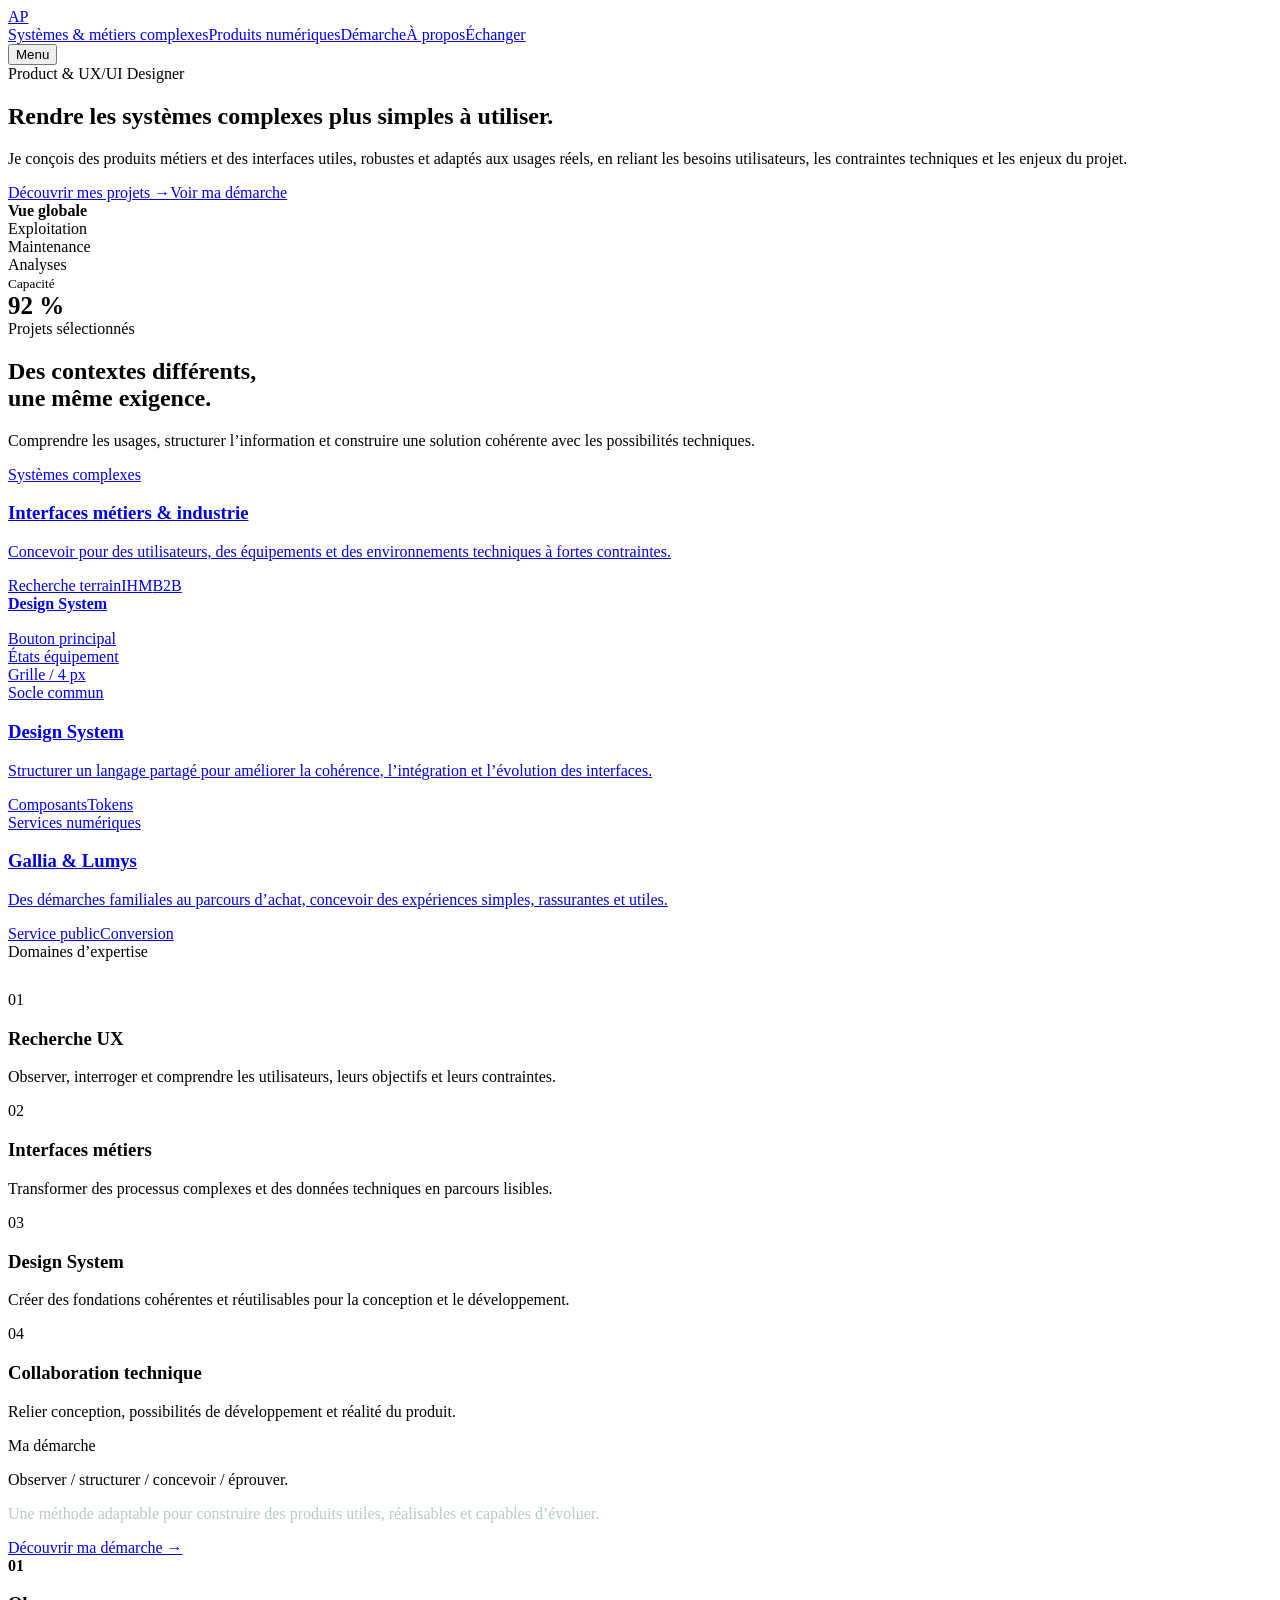
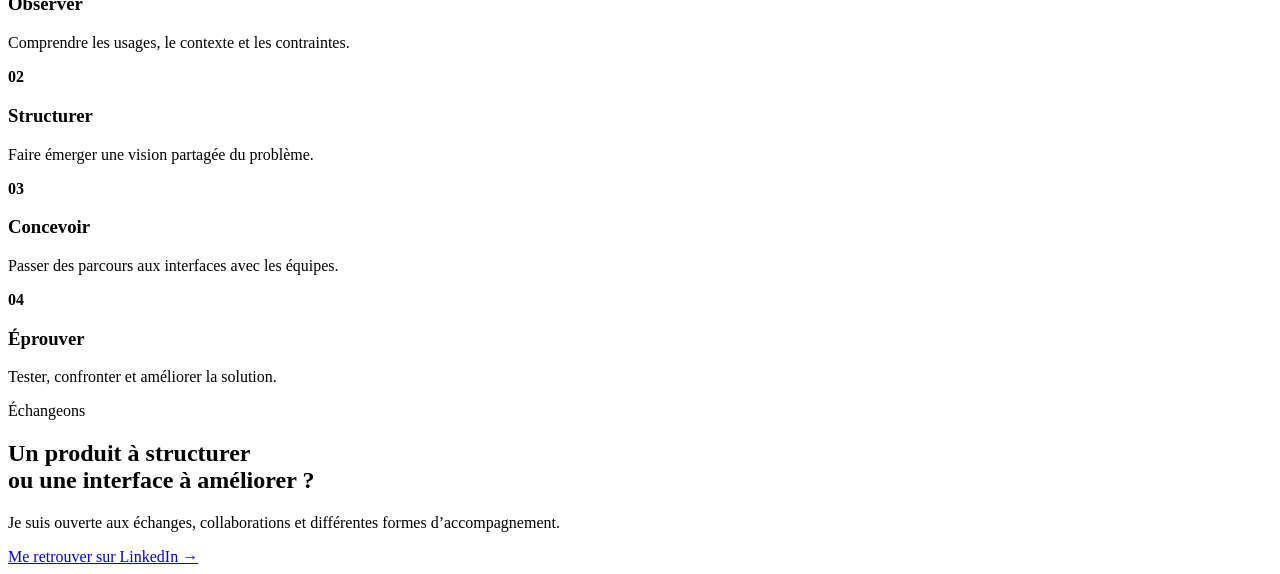
==== index.html @ de38a172 "Publier la première version du portfolio" ====
<!doctype html><html lang="fr"><head><meta charset="utf-8"><meta name="viewport" content="width=device-width,initial-scale=1"><meta name="description" content="Portfolio de Product & UX/UI Designer spécialisée dans les produits métiers complexes, les interfaces industrielles et les services numériques."><title>Anne Adjani / Product & UX/UI Designer</title><link rel="stylesheet" href="assets/styles.css"></head><body>
<header class="nav"><div class="wrap"><a class="logo" href="index.html" aria-label="Accueil">AP</a><nav class="links"><a href="systems.html">Systèmes & métiers complexes</a><a href="projects.html">Produits numériques</a><a href="method.html">Démarche</a><a href="about.html">À propos</a><a class="contact" href="#contact">Échanger</a></nav><button class="mobile-menu" aria-label="Ouvrir le menu">Menu</button></div></header>
<main><section class="wrap hero"><div><div class="eyebrow">Product & UX/UI Designer</div><h1>Rendre les systèmes complexes plus simples à utiliser.</h1><p class="lead">Je conçois des produits métiers et des interfaces utiles, robustes et adaptés aux usages réels, en reliant les besoins utilisateurs, les contraintes techniques et les enjeux du projet.</p><div class="actions"><a class="btn primary" href="#projets">Découvrir mes projets →</a><a class="btn" href="method.html">Voir ma démarche</a></div></div><div class="mosaic" aria-label="Mosaïque illustrative d’interfaces métiers"><div class="factory"></div><div class="blueprint"><div class="rings"></div></div><div class="ui-card menu"><strong>Vue globale</strong><div class="mini-row"><i class="dot"></i>Exploitation</div><div class="mini-row"><i class="dot"></i>Maintenance</div><div class="mini-row"><i class="dot"></i>Analyses</div></div><div class="ui-card metric"><small>Capacité</small><strong style="font-size:25px;display:block">92 %</strong><div class="bars"><i style="height:15px"></i><i style="height:22px"></i><i style="height:34px"></i><i style="height:27px"></i><i style="height:41px"></i></div></div><div class="ui-card palette"><div class="swatches"><i></i><i></i><i></i><i></i></div></div></div></section>
<section class="section" id="projets"><div class="wrap"><div class="section-head"><div><div class="kicker">Projets sélectionnés</div><h2>Des contextes différents,<br>une même exigence.</h2></div><p>Comprendre les usages, structurer l’information et construire une solution cohérente avec les possibilités techniques.</p></div><div class="project-grid">
<a class="project" href="systems.html"><div class="visual dark"><div class="screen one darkish"><div class="top"></div><div class="screen-lines"><i></i><i></i><i></i><i></i></div></div><div class="screen two"><div class="top"></div><div class="screen-lines"><i></i><i></i><i></i></div></div><div class="screen three"><div class="top"></div></div></div><div class="project-copy"><div class="kicker">Systèmes complexes</div><h3>Interfaces métiers & industrie</h3><p>Concevoir pour des utilisateurs, des équipements et des environnements techniques à fortes contraintes.</p><div class="tags"><span class="tag">Recherche terrain</span><span class="tag">IHM</span><span class="tag">B2B</span></div></div></a>
<a class="project" href="systems.html#design-system"><div class="visual"><div class="ui-card" style="inset:28px"><strong>Design System</strong><div class="swatches" style="margin-top:17px"><i></i><i></i><i></i><i></i></div><div class="mini-row">Bouton principal</div><div class="mini-row">États équipement</div><div class="mini-row">Grille / 4 px</div></div></div><div class="project-copy"><div class="kicker">Socle commun</div><h3>Design System</h3><p>Structurer un langage partagé pour améliorer la cohérence, l’intégration et l’évolution des interfaces.</p><div class="tags"><span class="tag">Composants</span><span class="tag">Tokens</span></div></div></a>
<a class="project" href="projects.html"><div class="visual warm"><div class="screen one"><div class="top"></div><div class="screen-lines"><i></i><i></i><i></i></div></div><div class="screen two"><div class="top"></div><div class="screen-lines"><i></i><i></i></div></div></div><div class="project-copy"><div class="kicker">Services numériques</div><h3>Gallia & Lumys</h3><p>Des démarches familiales au parcours d’achat, concevoir des expériences simples, rassurantes et utiles.</p><div class="tags"><span class="tag">Service public</span><span class="tag">Conversion</span></div></div></a>
</div></div></section>
<section class="section"><div class="wrap"><div class="kicker">Domaines d’expertise</div><div class="expertise" style="margin-top:30px"><article><span class="num">01</span><h3>Recherche UX</h3><p>Observer, interroger et comprendre les utilisateurs, leurs objectifs et leurs contraintes.</p></article><article><span class="num">02</span><h3>Interfaces métiers</h3><p>Transformer des processus complexes et des données techniques en parcours lisibles.</p></article><article><span class="num">03</span><h3>Design System</h3><p>Créer des fondations cohérentes et réutilisables pour la conception et le développement.</p></article><article><span class="num">04</span><h3>Collaboration technique</h3><p>Relier conception, possibilités de développement et réalité du produit.</p></article></div></div></section>
<section class="section dark-section"><div class="wrap method"><div><div class="kicker">Ma démarche</div><p class="quote">Observer / structurer / concevoir / éprouver.</p><p style="color:#bac8ce">Une méthode adaptable pour construire des produits utiles, réalisables et capables d’évoluer.</p><a class="btn" href="method.html">Découvrir ma démarche →</a></div><div class="steps"><div class="step"><b>01</b><h3>Observer</h3><p>Comprendre les usages, le contexte et les contraintes.</p></div><div class="step"><b>02</b><h3>Structurer</h3><p>Faire émerger une vision partagée du problème.</p></div><div class="step"><b>03</b><h3>Concevoir</h3><p>Passer des parcours aux interfaces avec les équipes.</p></div><div class="step"><b>04</b><h3>Éprouver</h3><p>Tester, confronter et améliorer la solution.</p></div></div></div></section></main>
<footer class="footer" id="contact"><div class="wrap"><div><div class="kicker">Échangeons</div><h2>Un produit à structurer<br>ou une interface à améliorer ?</h2><p>Je suis ouverte aux échanges, collaborations et différentes formes d’accompagnement.</p></div><a class="btn" href="https://www.linkedin.com/in/anneprodhomme" rel="noopener">Me retrouver sur LinkedIn →</a></div></footer><script src="assets/site.js"></script></body></html>
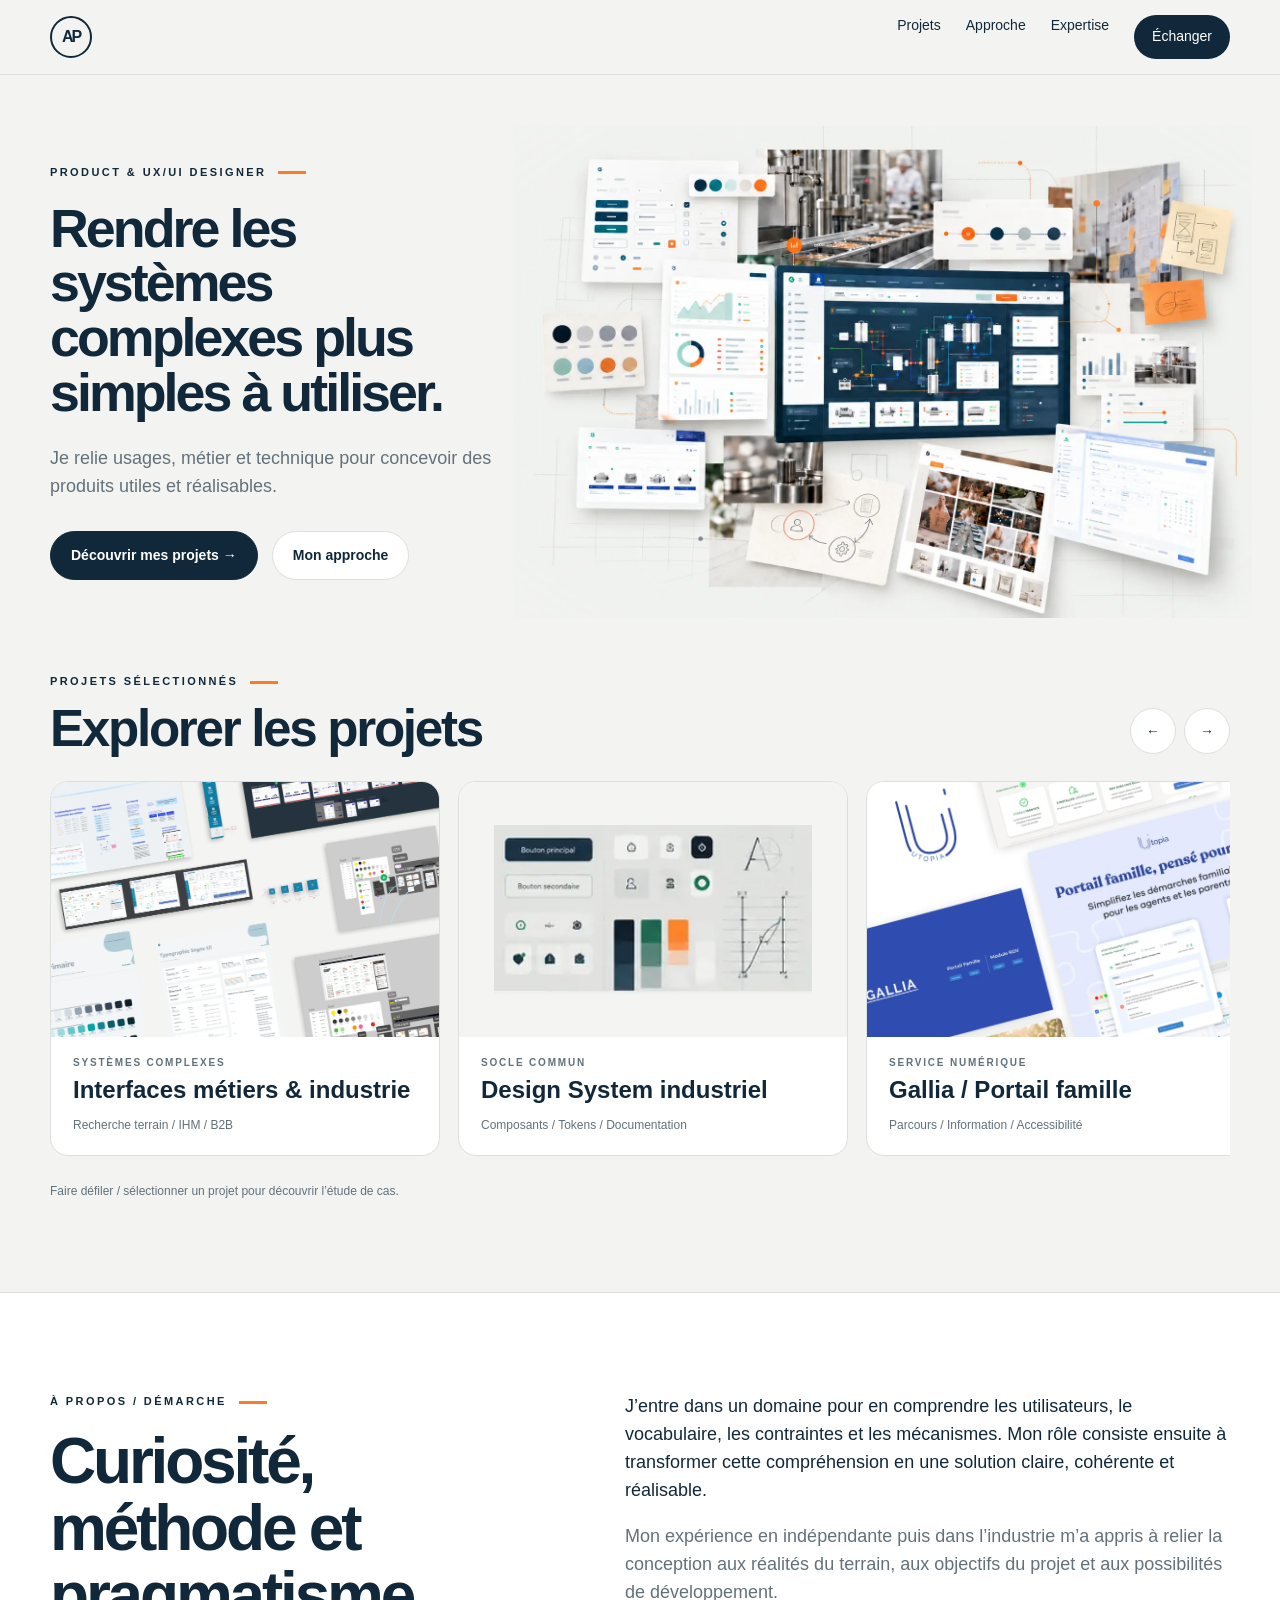
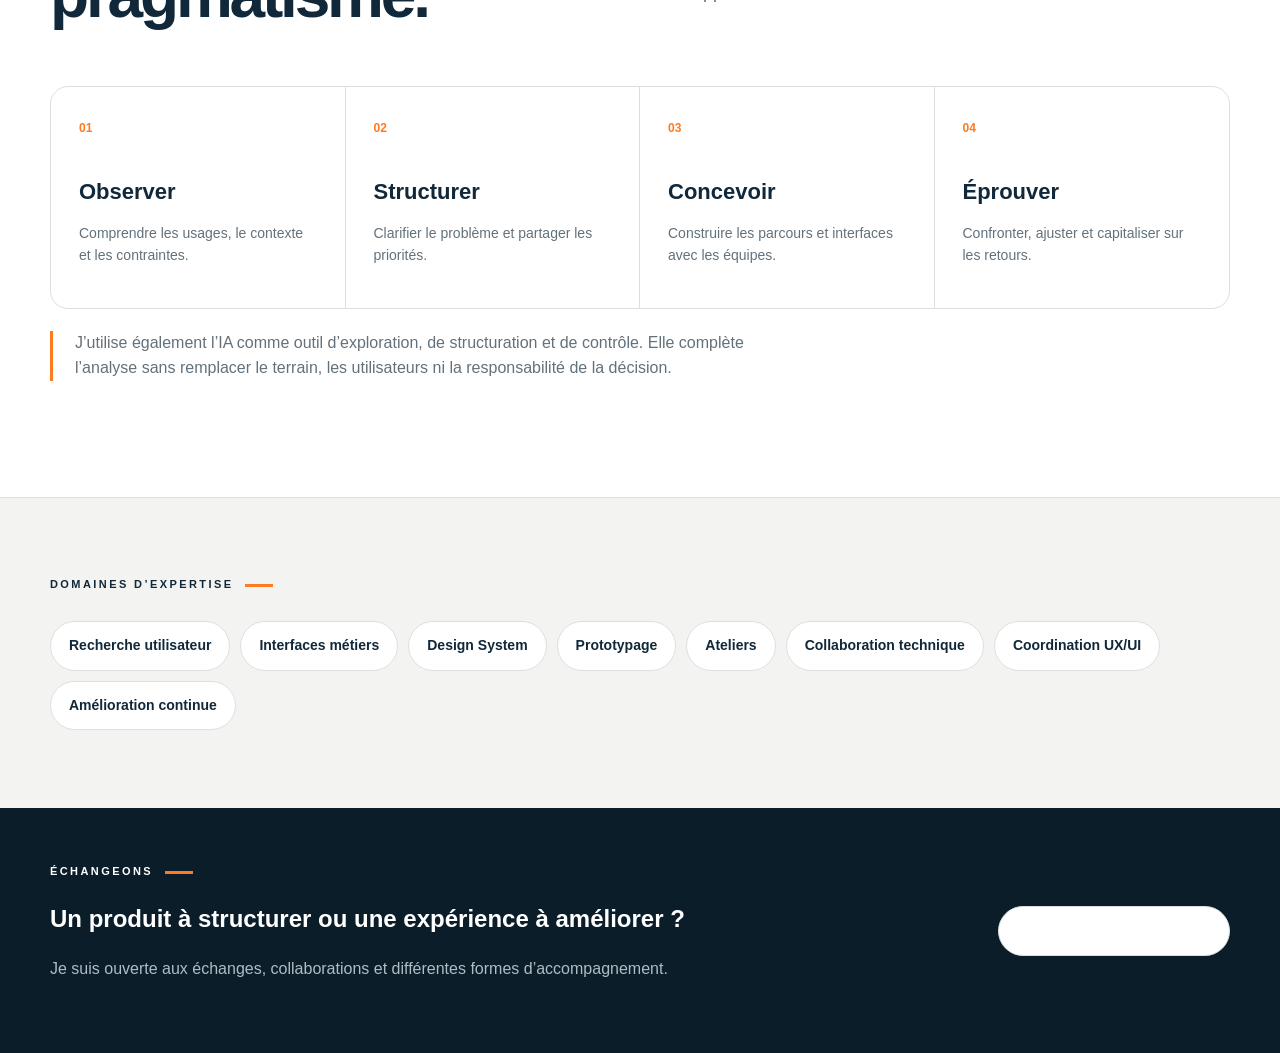
==== commit 705419a6: "Mettre à jour le portfolio et son nouvel accueil" ====
--- a/index.html
+++ b/index.html
@@ -1,11 +1,26 @@
-<!doctype html><html lang="fr"><head><meta charset="utf-8"><meta name="viewport" content="width=device-width,initial-scale=1"><meta name="description" content="Portfolio de Product & UX/UI Designer spécialisée dans les produits métiers complexes, les interfaces industrielles et les services numériques."><title>Anne Adjani / Product & UX/UI Designer</title><link rel="stylesheet" href="assets/styles.css"></head><body>
-<header class="nav"><div class="wrap"><a class="logo" href="index.html" aria-label="Accueil">AP</a><nav class="links"><a href="systems.html">Systèmes & métiers complexes</a><a href="projects.html">Produits numériques</a><a href="method.html">Démarche</a><a href="about.html">À propos</a><a class="contact" href="#contact">Échanger</a></nav><button class="mobile-menu" aria-label="Ouvrir le menu">Menu</button></div></header>
-<main><section class="wrap hero"><div><div class="eyebrow">Product & UX/UI Designer</div><h1>Rendre les systèmes complexes plus simples à utiliser.</h1><p class="lead">Je conçois des produits métiers et des interfaces utiles, robustes et adaptés aux usages réels, en reliant les besoins utilisateurs, les contraintes techniques et les enjeux du projet.</p><div class="actions"><a class="btn primary" href="#projets">Découvrir mes projets →</a><a class="btn" href="method.html">Voir ma démarche</a></div></div><div class="mosaic" aria-label="Mosaïque illustrative d’interfaces métiers"><div class="factory"></div><div class="blueprint"><div class="rings"></div></div><div class="ui-card menu"><strong>Vue globale</strong><div class="mini-row"><i class="dot"></i>Exploitation</div><div class="mini-row"><i class="dot"></i>Maintenance</div><div class="mini-row"><i class="dot"></i>Analyses</div></div><div class="ui-card metric"><small>Capacité</small><strong style="font-size:25px;display:block">92 %</strong><div class="bars"><i style="height:15px"></i><i style="height:22px"></i><i style="height:34px"></i><i style="height:27px"></i><i style="height:41px"></i></div></div><div class="ui-card palette"><div class="swatches"><i></i><i></i><i></i><i></i></div></div></div></section>
-<section class="section" id="projets"><div class="wrap"><div class="section-head"><div><div class="kicker">Projets sélectionnés</div><h2>Des contextes différents,<br>une même exigence.</h2></div><p>Comprendre les usages, structurer l’information et construire une solution cohérente avec les possibilités techniques.</p></div><div class="project-grid">
-<a class="project" href="systems.html"><div class="visual dark"><div class="screen one darkish"><div class="top"></div><div class="screen-lines"><i></i><i></i><i></i><i></i></div></div><div class="screen two"><div class="top"></div><div class="screen-lines"><i></i><i></i><i></i></div></div><div class="screen three"><div class="top"></div></div></div><div class="project-copy"><div class="kicker">Systèmes complexes</div><h3>Interfaces métiers & industrie</h3><p>Concevoir pour des utilisateurs, des équipements et des environnements techniques à fortes contraintes.</p><div class="tags"><span class="tag">Recherche terrain</span><span class="tag">IHM</span><span class="tag">B2B</span></div></div></a>
-<a class="project" href="systems.html#design-system"><div class="visual"><div class="ui-card" style="inset:28px"><strong>Design System</strong><div class="swatches" style="margin-top:17px"><i></i><i></i><i></i><i></i></div><div class="mini-row">Bouton principal</div><div class="mini-row">États équipement</div><div class="mini-row">Grille / 4 px</div></div></div><div class="project-copy"><div class="kicker">Socle commun</div><h3>Design System</h3><p>Structurer un langage partagé pour améliorer la cohérence, l’intégration et l’évolution des interfaces.</p><div class="tags"><span class="tag">Composants</span><span class="tag">Tokens</span></div></div></a>
-<a class="project" href="projects.html"><div class="visual warm"><div class="screen one"><div class="top"></div><div class="screen-lines"><i></i><i></i><i></i></div></div><div class="screen two"><div class="top"></div><div class="screen-lines"><i></i><i></i></div></div></div><div class="project-copy"><div class="kicker">Services numériques</div><h3>Gallia & Lumys</h3><p>Des démarches familiales au parcours d’achat, concevoir des expériences simples, rassurantes et utiles.</p><div class="tags"><span class="tag">Service public</span><span class="tag">Conversion</span></div></div></a>
-</div></div></section>
-<section class="section"><div class="wrap"><div class="kicker">Domaines d’expertise</div><div class="expertise" style="margin-top:30px"><article><span class="num">01</span><h3>Recherche UX</h3><p>Observer, interroger et comprendre les utilisateurs, leurs objectifs et leurs contraintes.</p></article><article><span class="num">02</span><h3>Interfaces métiers</h3><p>Transformer des processus complexes et des données techniques en parcours lisibles.</p></article><article><span class="num">03</span><h3>Design System</h3><p>Créer des fondations cohérentes et réutilisables pour la conception et le développement.</p></article><article><span class="num">04</span><h3>Collaboration technique</h3><p>Relier conception, possibilités de développement et réalité du produit.</p></article></div></div></section>
-<section class="section dark-section"><div class="wrap method"><div><div class="kicker">Ma démarche</div><p class="quote">Observer / structurer / concevoir / éprouver.</p><p style="color:#bac8ce">Une méthode adaptable pour construire des produits utiles, réalisables et capables d’évoluer.</p><a class="btn" href="method.html">Découvrir ma démarche →</a></div><div class="steps"><div class="step"><b>01</b><h3>Observer</h3><p>Comprendre les usages, le contexte et les contraintes.</p></div><div class="step"><b>02</b><h3>Structurer</h3><p>Faire émerger une vision partagée du problème.</p></div><div class="step"><b>03</b><h3>Concevoir</h3><p>Passer des parcours aux interfaces avec les équipes.</p></div><div class="step"><b>04</b><h3>Éprouver</h3><p>Tester, confronter et améliorer la solution.</p></div></div></div></section></main>
-<footer class="footer" id="contact"><div class="wrap"><div><div class="kicker">Échangeons</div><h2>Un produit à structurer<br>ou une interface à améliorer ?</h2><p>Je suis ouverte aux échanges, collaborations et différentes formes d’accompagnement.</p></div><a class="btn" href="https://www.linkedin.com/in/anneprodhomme" rel="noopener">Me retrouver sur LinkedIn →</a></div></footer><script src="assets/site.js"></script></body></html>
+<!doctype html><html lang="fr"><head><meta charset="utf-8"><meta name="viewport" content="width=device-width,initial-scale=1"><meta name="description" content="Portfolio d’Anne Adjani, Product & UX/UI Designer spécialisée dans les produits métiers complexes, les interfaces industrielles et les services numériques."><title>Anne Adjani / Product & UX/UI Designer</title><link rel="stylesheet" href="assets/styles.css"></head>
+<body class="one-page"><header class="nav"><div class="wrap"><a class="logo" href="#accueil" aria-label="Accueil">AP</a><nav class="links" aria-label="Navigation principale"><a href="#projets">Projets</a><a href="#approche">Approche</a><a href="#expertise">Expertise</a><a class="contact" href="#contact">Échanger</a></nav><button class="mobile-menu" aria-label="Ouvrir le menu">Menu</button></div></header>
+<main>
+<section class="hero hero-wide" id="accueil"><div class="hero-copy"><div class="eyebrow">Product & UX/UI Designer</div><h1>Rendre les systèmes complexes plus simples à utiliser.</h1><p class="lead">Je relie usages, métier et technique pour concevoir des produits utiles et réalisables.</p><div class="actions"><a class="btn primary" href="#projets">Découvrir mes projets →</a><a class="btn" href="#approche">Mon approche</a></div></div><figure class="hero-montage"><img src="assets/hero-montage-v2.webp" width="1536" height="1024" alt="Composition d’interfaces métier, de composants, de schémas et d’un environnement industriel agroalimentaire"></figure></section>
+
+<section class="project-section" id="projets"><div class="wrap"><div class="rail-heading"><div><div class="kicker">Projets sélectionnés</div><h2>Explorer les projets</h2></div><div class="rail-controls" aria-label="Faire défiler les projets"><button type="button" data-rail-prev aria-label="Projets précédents">←</button><button type="button" data-rail-next aria-label="Projets suivants">→</button></div></div>
+<div class="project-rail" data-project-rail>
+<button class="project-card" type="button" data-project="industrie"><img src="assets/projects/industrie.webp" alt="" loading="lazy"><span class="project-card-copy"><small>Systèmes complexes</small><strong>Interfaces métiers & industrie</strong><span>Recherche terrain / IHM / B2B</span></span></button>
+<button class="project-card" type="button" data-project="design-system"><img src="assets/projects/design-system.webp" alt="" loading="lazy"><span class="project-card-copy"><small>Socle commun</small><strong>Design System industriel</strong><span>Composants / Tokens / Documentation</span></span></button>
+<button class="project-card" type="button" data-project="gallia"><img src="assets/projects/gallia.webp" alt="" loading="lazy"><span class="project-card-copy"><small>Service numérique</small><strong>Gallia / Portail famille</strong><span>Parcours / Information / Accessibilité</span></span></button>
+<button class="project-card" type="button" data-project="lumys-photo"><img src="assets/projects/lumys-photo.webp" alt="" loading="lazy"><span class="project-card-copy"><small>Parcours d’achat</small><strong>Lumys Photo</strong><span>Conversion / Réassurance / Responsive</span></span></button>
+<button class="project-card" type="button" data-project="lumys-scolaire"><img src="assets/projects/lumys-scolaire.webp" alt="" loading="lazy"><span class="project-card-copy"><small>Produit métier</small><strong>Lumys Scolaire</strong><span>Plateforme professionnelle / UX/UI</span></span></button>
+<button class="project-card" type="button" data-project="fontself"><img src="assets/projects/fontself.webp" alt="" loading="lazy"><span class="project-card-copy"><small>Projet Gobelins</small><strong>Fontself</strong><span>Recherche / Stratégie / Produit</span></span></button>
+<button class="project-card" type="button" data-project="sardines"><img src="assets/projects/boite-sardines.webp" alt="" loading="lazy"><span class="project-card-copy"><small>Mémoire de recherche</small><strong>La boîte à sardines</strong><span>Système / Cycle de vie / Usages</span></span></button>
+</div><p class="rail-hint">Faire défiler / sélectionner un projet pour découvrir l’étude de cas.</p></div></section>
+
+<section class="approach-section" id="approche"><div class="wrap approach-intro"><div><div class="kicker">À propos / démarche</div><h2>Curiosité, méthode et pragmatisme.</h2></div><div class="approach-copy"><p>J’entre dans un domaine pour en comprendre les utilisateurs, le vocabulaire, les contraintes et les mécanismes. Mon rôle consiste ensuite à transformer cette compréhension en une solution claire, cohérente et réalisable.</p><p>Mon expérience en indépendante puis dans l’industrie m’a appris à relier la conception aux réalités du terrain, aux objectifs du projet et aux possibilités de développement.</p></div></div>
+<div class="wrap process-grid"><article><span>01</span><h3>Observer</h3><p>Comprendre les usages, le contexte et les contraintes.</p></article><article><span>02</span><h3>Structurer</h3><p>Clarifier le problème et partager les priorités.</p></article><article><span>03</span><h3>Concevoir</h3><p>Construire les parcours et interfaces avec les équipes.</p></article><article><span>04</span><h3>Éprouver</h3><p>Confronter, ajuster et capitaliser sur les retours.</p></article></div>
+<div class="wrap approach-note"><p>J’utilise également l’IA comme outil d’exploration, de structuration et de contrôle. Elle complète l’analyse sans remplacer le terrain, les utilisateurs ni la responsabilité de la décision.</p></div></section>
+
+<section class="expertise-section" id="expertise"><div class="wrap"><div class="kicker">Domaines d’expertise</div><div class="expertise-list"><span>Recherche utilisateur</span><span>Interfaces métiers</span><span>Design System</span><span>Prototypage</span><span>Ateliers</span><span>Collaboration technique</span><span>Coordination UX/UI</span><span>Amélioration continue</span></div></div></section>
+</main>
+<footer class="footer" id="contact"><div class="wrap"><div><div class="kicker">Échangeons</div><h2>Un produit à structurer ou une expérience à améliorer ?</h2><p>Je suis ouverte aux échanges, collaborations et différentes formes d’accompagnement.</p></div><a class="btn" href="https://www.linkedin.com/in/anneprodhomme" rel="noopener">Me retrouver sur LinkedIn →</a></div></footer>
+
+<dialog class="project-dialog" data-project-dialog aria-labelledby="dialog-title"><div class="dialog-shell"><div class="dialog-topbar"><span data-dialog-count></span><button type="button" data-dialog-close aria-label="Fermer le projet">Fermer ×</button></div><div class="dialog-content"><div class="dialog-heading"><div><div class="kicker" data-dialog-kicker></div><h2 id="dialog-title" data-dialog-title></h2><p data-dialog-intro></p></div><div class="dialog-facts" data-dialog-facts></div></div><figure class="dialog-visual"><img data-dialog-image alt=""></figure><div class="dialog-story" data-dialog-story></div></div><div class="dialog-nav"><button type="button" data-project-prev>← Projet précédent</button><button type="button" data-project-next>Projet suivant →</button></div></div></dialog>
+<script src="assets/site.js"></script></body></html>
--- a/assets/styles.css
+++ b/assets/styles.css
@@ -0,0 +1,96 @@
+:root{--ink:#10283a;--muted:#63717b;--paper:#f3f4f1;--white:#fff;--line:#dce0dd;--orange:#ff7a21;--green:#1c826b;--navy:#0f2b3c;--soft:#e8ece8;--r:18px;--shadow:0 18px 55px rgba(16,40,58,.08)}
+*{box-sizing:border-box}html{scroll-behavior:smooth}body{margin:0;background:var(--paper);color:var(--ink);font-family:Inter,Arial,sans-serif;line-height:1.55}a{color:inherit;text-decoration:none}img{max-width:100%}.wrap{width:min(1180px,calc(100% - 40px));margin:auto}.nav{position:sticky;top:0;z-index:20;background:rgba(243,244,241,.9);backdrop-filter:blur(14px);border-bottom:1px solid var(--line)}.nav .wrap{height:74px;display:flex;align-items:center;gap:32px}.logo{width:42px;height:42px;border:2px solid var(--ink);border-radius:50%;display:grid;place-items:center;font-weight:800;letter-spacing:-2px}.links{display:flex;gap:25px;margin-left:auto;font-size:14px}.contact{background:var(--ink);color:white;padding:11px 18px;border-radius:999px}.hero{min-height:700px;display:grid;grid-template-columns:.9fr 1.1fr;align-items:center;gap:55px;padding:76px 0 54px}.eyebrow,.kicker{font-size:11px;letter-spacing:.22em;text-transform:uppercase;font-weight:700}.eyebrow:after,.kicker:after{content:"";display:inline-block;width:28px;height:3px;background:var(--orange);margin-left:12px;vertical-align:middle}.hero h1{font-size:clamp(48px,6vw,82px);line-height:1.02;letter-spacing:-.055em;margin:20px 0 25px;max-width:720px}.lead{font-size:18px;color:var(--muted);max-width:610px}.actions{display:flex;gap:14px;margin-top:30px}.btn{display:inline-flex;align-items:center;gap:15px;padding:13px 20px;border:1px solid var(--line);border-radius:999px;background:white;font-weight:700;font-size:14px}.btn.primary{background:var(--ink);color:#fff;border-color:var(--ink)}.mosaic{position:relative;min-height:570px;border-radius:26px;background:linear-gradient(145deg,#e8ece8,#fff);overflow:hidden;border:1px solid var(--line);box-shadow:var(--shadow)}.factory{position:absolute;inset:0;background:linear-gradient(180deg,transparent 35%,rgba(15,43,60,.2)),repeating-linear-gradient(90deg,transparent 0 74px,rgba(16,40,58,.035) 75px),linear-gradient(135deg,#dde2dc,#f7f7f3);}.blueprint{position:absolute;right:8%;top:8%;width:50%;height:48%;background:var(--navy);border-radius:14px;color:#d9e8e3;padding:24px;box-shadow:0 20px 40px #10283a33}.blueprint:before{content:"SYSTÈME / ÉTATS / FLUX";font-size:10px;letter-spacing:.18em}.rings{width:190px;height:190px;border:1px solid #8fa4ad;border-radius:50%;margin:30px auto;position:relative}.rings:after,.rings:before{content:"";position:absolute;inset:28px;border:1px solid #6f8993;border-radius:50%}.rings:after{inset:62px;background:conic-gradient(var(--green) 0 28%,transparent 28%)}.ui-card{position:absolute;background:rgba(255,255,255,.94);border:1px solid var(--line);border-radius:13px;box-shadow:0 15px 35px #10283a18;padding:17px}.ui-card.menu{left:7%;top:36%;width:42%}.ui-card.metric{right:5%;top:56%;width:35%}.ui-card.palette{left:17%;bottom:7%;width:58%}.mini-row{display:flex;align-items:center;gap:9px;padding:9px 0;border-bottom:1px solid #edf0ed;font-size:12px}.dot{width:8px;height:8px;border-radius:50%;background:var(--green)}.bars{display:flex;align-items:end;gap:5px;height:45px;margin-top:10px}.bars i{display:block;width:9px;background:var(--green);border-radius:4px}.swatches{display:flex;gap:8px}.swatches i{width:34px;height:34px;border-radius:9px;background:var(--ink)}.swatches i:nth-child(2){background:var(--green)}.swatches i:nth-child(3){background:var(--orange)}.swatches i:nth-child(4){background:#dfe4e0}.section{padding:95px 0}.section-head{display:flex;justify-content:space-between;align-items:end;margin-bottom:34px}.section h2{font-size:clamp(34px,4vw,56px);letter-spacing:-.045em;line-height:1.05;margin:14px 0}.section-head p{max-width:440px;color:var(--muted)}.project-grid{display:grid;grid-template-columns:1.25fr 1fr 1fr;gap:18px}.project{background:#fff;border:1px solid var(--line);border-radius:var(--r);overflow:hidden;transition:.2s}.project:hover{transform:translateY(-4px);box-shadow:var(--shadow)}.visual{height:275px;padding:20px;background:#e7ebe7;position:relative;overflow:hidden}.visual.dark{background:var(--navy)}.visual.warm{background:#f0e8df}.screen{position:absolute;background:white;border-radius:10px;border:1px solid #dfe3df;box-shadow:0 12px 25px #10283a20;overflow:hidden}.screen.one{width:68%;height:68%;left:8%;top:14%}.screen.two{width:50%;height:55%;right:-5%;bottom:-3%}.screen.three{width:38%;height:42%;right:6%;top:8%}.screen .top{height:22px;background:#edf1ee;border-bottom:1px solid #dfe3df}.screen.darkish{background:#15384b;border-color:#284b5d}.screen.darkish .top{background:#0c2433;border-color:#345363}.screen-lines{padding:12px}.screen-lines i{display:block;height:7px;background:#dbe2de;border-radius:5px;margin:7px 0}.screen-lines i:nth-child(2){width:65%}.screen-lines i:nth-child(3){width:82%}.project-copy{padding:23px}.project-copy h3{font-size:25px;line-height:1.1;margin:5px 0 10px}.project-copy p{color:var(--muted);font-size:14px;min-height:66px}.tags{display:flex;flex-wrap:wrap;gap:7px;margin-top:17px}.tag{font-size:11px;padding:6px 10px;background:var(--soft);border-radius:999px}.expertise{display:grid;grid-template-columns:repeat(4,1fr);border:1px solid var(--line);border-radius:var(--r);overflow:hidden;background:white}.expertise article{padding:32px;border-right:1px solid var(--line)}.expertise article:last-child{border:0}.num{color:var(--orange);font-weight:800;font-size:12px}.expertise h3{font-size:20px;margin:38px 0 10px}.expertise p{color:var(--muted);font-size:14px}.dark-section{background:var(--navy);color:white}.method{display:grid;grid-template-columns:.8fr 1.2fr;gap:70px}.steps{display:grid;grid-template-columns:1fr 1fr;gap:1px;background:#34505e;border:1px solid #34505e}.step{background:var(--navy);padding:30px;min-height:210px}.step b{color:var(--orange);font-size:12px}.step h3{font-size:23px;margin:28px 0 10px}.step p{color:#b9c8ce;font-size:14px}.quote{font-size:clamp(30px,4vw,52px);line-height:1.15;letter-spacing:-.04em;margin:0}.footer{padding:55px 0;background:#0a1d29;color:white}.footer .wrap{display:flex;justify-content:space-between;align-items:center}.footer p{color:#afbdc4}.page-hero{padding:100px 0 70px;max-width:880px}.page-hero h1{font-size:clamp(48px,7vw,90px);line-height:1;letter-spacing:-.055em;margin:20px 0}.page-hero p{font-size:20px;color:var(--muted);max-width:760px}.article{background:#fff;border-radius:25px;border:1px solid var(--line);padding:clamp(30px,5vw,72px);margin-bottom:30px}.article h2{font-size:clamp(30px,4vw,50px);letter-spacing:-.04em;line-height:1.1}.article h3{font-size:24px;margin-top:38px}.article p,.article li{color:#52636d}.cols{display:grid;grid-template-columns:1fr 1fr;gap:50px}.facts{display:grid;grid-template-columns:repeat(4,1fr);gap:1px;background:var(--line);border:1px solid var(--line);border-radius:15px;overflow:hidden;margin:30px 0}.fact{background:#f7f8f6;padding:20px}.fact small{display:block;color:var(--muted);margin-bottom:8px}.callout{border-left:4px solid var(--orange);padding:20px 25px;background:#fff7f0;margin:30px 0;font-size:19px}.case-flow{display:grid;grid-template-columns:repeat(4,1fr);gap:10px;margin:28px 0}.case-flow div{background:var(--soft);padding:20px;border-radius:12px}.case-flow b{display:block;color:var(--orange);margin-bottom:9px}.confidential{background:var(--navy);color:white;padding:32px;border-radius:18px}.confidential p{color:#becbd1}.mobile-menu{display:none}
+/* Visuel d'ouverture / assemblage d'interfaces validé */
+.hero-wide{width:min(1540px,calc(100% - 56px));margin:auto;grid-template-columns:minmax(390px,.78fr) minmax(620px,1.22fr);gap:12px;min-height:540px;padding:42px 0 16px}
+.hero-copy{position:relative;z-index:2;padding-left:0;min-width:0;margin-left:clamp(0px,calc((100vw - 1236px)/2),180px)}
+.hero-wide h1{font-size:clamp(42px,4.2vw,58px);max-width:620px;text-wrap:balance}
+.page-hero h1{font-size:clamp(44px,5.5vw,72px);max-width:900px}
+.hero-montage{margin:0;position:relative;overflow:visible;min-height:510px;background:transparent}
+.hero-montage picture,.hero-montage img{display:block;width:100%;height:100%}
+.hero-montage img{position:absolute;inset:0;object-fit:contain;object-position:center;-webkit-mask-image:radial-gradient(ellipse 86% 84% at center,#000 70%,transparent 100%);mask-image:radial-gradient(ellipse 86% 84% at center,#000 70%,transparent 100%)}
+.project-image{padding:0;background:#f5f5f2}
+.project-image img{width:100%;height:100%;display:block;object-fit:cover;transition:transform .35s ease}
+.project:hover .project-image img{transform:scale(1.02)}
+.design-system-cover img{object-fit:contain;padding:32px}
+.case-visual{margin:28px 0 36px;overflow:hidden;border-radius:18px;background:#f5f5f2}
+.case-visual img{display:block;width:100%;height:auto}
+.case-visual.landscape{max-height:620px}
+.case-visual.landscape img{height:100%;max-height:620px;object-fit:cover}
+.case-visual.full-bleed{margin:0 0 30px;border-radius:24px}
+.case-visual.ds-visual{max-width:520px;margin-left:auto;margin-right:auto;background:transparent}
+.case-split{display:grid;grid-template-columns:1fr 1.05fr;gap:55px;align-items:center}
+.secondary-projects{display:grid;grid-template-columns:1fr 1fr;gap:20px;margin-top:30px}
+.secondary-projects article{overflow:hidden;border:1px solid var(--line);border-radius:16px;background:#f7f8f6}
+.secondary-projects img{display:block;width:100%;aspect-ratio:4/3;object-fit:cover}
+.secondary-projects h3,.secondary-projects p{margin-left:22px;margin-right:22px}
+.secondary-projects p{color:var(--muted);margin-bottom:24px}
+.section#projets{padding:18px 0 72px}
+.project-heading{align-items:center;margin-bottom:18px;padding-top:4px;border-top:1px solid var(--line)}
+.project-heading .kicker{padding-top:16px}
+.project-heading p{margin:16px 0 0;font-size:13px}
+.section#projets .visual{height:238px}
+.section#projets .project-copy{padding:18px 20px 20px}
+.section#projets .project-copy h3{font-size:23px}
+.section#projets .project-copy p{min-height:44px;margin-top:8px}
+@media(max-width:900px){.nav .wrap{height:72px;position:relative;padding:8px 0}.mobile-menu{display:inline-flex;margin-left:auto;border:1px solid var(--line);background:#fff;color:var(--ink);border-radius:999px;padding:10px 16px;font:700 13px/1 Inter,Arial,sans-serif}.links{display:none;position:absolute;z-index:30;left:0;right:0;top:64px;width:auto;margin:0;padding:12px;background:#fff;border:1px solid var(--line);border-radius:16px;box-shadow:var(--shadow);flex-direction:column;gap:4px}.links.open{display:flex}.links a{padding:13px 14px;border-radius:10px}.links a:hover,.links a[aria-current="page"]{background:var(--soft);font-weight:800}.links .contact{padding:13px 14px;border-radius:10px}.hero,.hero-wide{grid-template-columns:1fr;padding-top:55px}.hero-copy{padding-left:0;margin-left:0}.hero-montage{min-height:500px}.project-grid{grid-template-columns:1fr}.expertise{grid-template-columns:1fr 1fr}.expertise article:nth-child(2){border-right:0}.method,.cols,.case-split{grid-template-columns:1fr}.facts,.case-flow{grid-template-columns:1fr 1fr}.footer .wrap{align-items:flex-start;gap:25px;flex-direction:column}}
+@media(max-width:560px){.wrap,.hero-wide{width:min(100% - 24px,1180px)}.hero h1{font-size:44px}.hero{min-height:auto}.lead{font-size:17px}.actions{flex-direction:column;align-items:flex-start}.hero-montage{min-height:330px}.hero-montage img{object-position:center}.project-grid,.expertise,.steps,.facts,.case-flow,.secondary-projects{grid-template-columns:1fr}.expertise article{border-right:0;border-bottom:1px solid var(--line)}.section{padding:65px 0}.section-head{display:block}.article{padding:26px}.case-visual.full-bleed{border-radius:16px}.nav .wrap{height:66px}.page-hero{padding-top:62px}}
+
+/* Portfolio une page */
+.one-page .hero-wide{border-bottom:0}
+.project-section{padding:30px 0 92px;overflow:hidden}
+.rail-heading{display:flex;justify-content:space-between;align-items:end;margin-bottom:24px}
+.rail-heading h2{font-size:clamp(34px,4vw,52px);line-height:1;margin:13px 0 0;letter-spacing:-.045em}
+.rail-controls{display:flex;gap:8px}
+.rail-controls button,.dialog-nav button,.dialog-topbar button{border:1px solid var(--line);background:#fff;color:var(--ink);font:700 14px/1 Inter,Arial,sans-serif;cursor:pointer}
+.rail-controls button{width:46px;height:46px;border-radius:50%}
+.project-rail{display:flex;gap:18px;overflow-x:auto;scroll-snap-type:x mandatory;padding:3px 1px 18px;scrollbar-width:thin;scrollbar-color:#b7c0bc transparent}
+.project-card{flex:0 0 min(390px,82vw);padding:0;border:1px solid var(--line);border-radius:18px;overflow:hidden;background:#fff;color:var(--ink);text-align:left;cursor:pointer;scroll-snap-align:start;transition:transform .2s,box-shadow .2s}
+.project-card:hover{transform:translateY(-4px);box-shadow:var(--shadow)}
+.project-card:focus-visible{outline:3px solid var(--orange);outline-offset:3px}
+.project-card>img{display:block;width:100%;height:255px;object-fit:cover;background:#f4f5f2}
+.project-card[data-project="design-system"]>img{object-fit:contain;padding:35px}
+.project-card-copy{display:flex;flex-direction:column;padding:20px 22px 23px}
+.project-card-copy small{font-size:10px;letter-spacing:.18em;text-transform:uppercase;font-weight:800;color:var(--muted)}
+.project-card-copy strong{font-size:24px;line-height:1.15;margin:8px 0 14px}
+.project-card-copy span{font-size:12px;color:var(--muted)}
+.rail-hint{font-size:12px;color:var(--muted);margin:8px 0 0}
+.approach-section{padding:100px 0;background:#fff;border-top:1px solid var(--line);border-bottom:1px solid var(--line)}
+.approach-intro{display:grid;grid-template-columns:.9fr 1.1fr;gap:80px;align-items:start}
+.approach-intro h2{font-size:clamp(42px,5vw,68px);line-height:1.04;letter-spacing:-.05em;margin:18px 0 0}
+.approach-copy{font-size:18px;color:var(--muted)}
+.approach-copy p:first-child{margin-top:0;color:var(--ink)}
+.process-grid{display:grid;grid-template-columns:repeat(4,1fr);margin-top:58px;border:1px solid var(--line);border-radius:18px;overflow:hidden}
+.process-grid article{padding:28px;min-height:200px;border-right:1px solid var(--line)}
+.process-grid article:last-child{border:0}
+.process-grid span{color:var(--orange);font-weight:800;font-size:12px}
+.process-grid h3{font-size:22px;margin:35px 0 10px}
+.process-grid p{font-size:14px;color:var(--muted)}
+.approach-note{margin-top:22px}
+.approach-note p{max-width:760px;padding-left:22px;border-left:3px solid var(--orange);color:var(--muted)}
+.expertise-section{padding:78px 0}
+.expertise-list{display:flex;flex-wrap:wrap;gap:10px;margin-top:28px}
+.expertise-list span{padding:13px 18px;border:1px solid var(--line);border-radius:999px;background:#fff;font-weight:700;font-size:14px}
+.modal-open{overflow:hidden}
+.project-dialog{width:100vw;max-width:none;height:100vh;max-height:none;margin:0;padding:0;border:0;background:var(--paper);color:var(--ink)}
+.project-dialog::backdrop{background:rgba(9,29,41,.72);backdrop-filter:blur(7px)}
+.dialog-shell{min-height:100%;display:flex;flex-direction:column}
+.dialog-topbar{position:sticky;top:0;z-index:3;display:flex;align-items:center;justify-content:space-between;padding:16px max(24px,calc((100vw - 1180px)/2));background:rgba(243,244,241,.93);border-bottom:1px solid var(--line);backdrop-filter:blur(14px)}
+.dialog-topbar span{font-size:12px;font-weight:800;letter-spacing:.16em}
+.dialog-topbar button{padding:11px 16px;border-radius:999px}
+.dialog-content{width:min(1180px,calc(100% - 40px));margin:auto;padding:70px 0 30px}
+.dialog-heading{display:grid;grid-template-columns:1.1fr .9fr;gap:70px;align-items:end;margin-bottom:38px}
+.dialog-heading h2{font-size:clamp(42px,5vw,64px);line-height:1.02;letter-spacing:-.05em;margin:18px 0 22px}
+.dialog-heading p{font-size:19px;color:var(--muted);max-width:720px}
+.dialog-facts{display:grid;grid-template-columns:1fr 1fr;border:1px solid var(--line);border-radius:16px;overflow:hidden}
+.dialog-facts div{padding:18px;background:#fff;border-right:1px solid var(--line);border-bottom:1px solid var(--line)}
+.dialog-facts div:nth-child(even){border-right:0}.dialog-facts div:nth-last-child(-n+2){border-bottom:0}
+.dialog-facts small{display:block;color:var(--muted);margin-bottom:7px}.dialog-facts strong{font-size:14px}
+.dialog-visual{margin:0;border-radius:22px;overflow:hidden;background:#fff}
+.dialog-visual img{display:block;width:100%;max-height:760px;object-fit:cover}
+.dialog-story{display:grid;grid-template-columns:1fr 1fr;gap:1px;margin:28px 0 50px;border:1px solid var(--line);background:var(--line);border-radius:18px;overflow:hidden}
+.dialog-story section{padding:34px;background:#fff}
+.dialog-story h3{font-size:23px;margin:0 0 12px}.dialog-story p{color:var(--muted);margin:0}
+.dialog-nav{position:sticky;bottom:0;display:flex;justify-content:space-between;padding:16px max(24px,calc((100vw - 1180px)/2));background:rgba(243,244,241,.95);border-top:1px solid var(--line);backdrop-filter:blur(14px)}
+.dialog-nav button{padding:13px 19px;border-radius:999px}
+@media(max-width:900px){.approach-intro,.dialog-heading{grid-template-columns:1fr;gap:28px}.process-grid{grid-template-columns:1fr 1fr}.process-grid article:nth-child(2){border-right:0}.dialog-content{padding-top:45px}.dialog-story{grid-template-columns:1fr}.dialog-visual img{max-height:none}}
+@media(max-width:560px){.project-section{padding-top:20px}.rail-heading{align-items:center}.rail-heading h2{font-size:34px}.rail-controls{display:none}.project-card{flex-basis:86vw}.project-card>img{height:220px}.approach-section{padding:70px 0}.approach-intro h2{font-size:43px}.process-grid{grid-template-columns:1fr}.process-grid article{border-right:0;border-bottom:1px solid var(--line);min-height:auto}.dialog-content{width:min(100% - 24px,1180px);padding-top:30px}.dialog-heading h2{font-size:43px}.dialog-facts{grid-template-columns:1fr}.dialog-facts div{border-right:0}.dialog-facts div:nth-last-child(-n+2){border-bottom:1px solid var(--line)}.dialog-facts div:last-child{border-bottom:0}.dialog-story section{padding:25px}.dialog-nav button{font-size:12px;padding:11px 13px}}
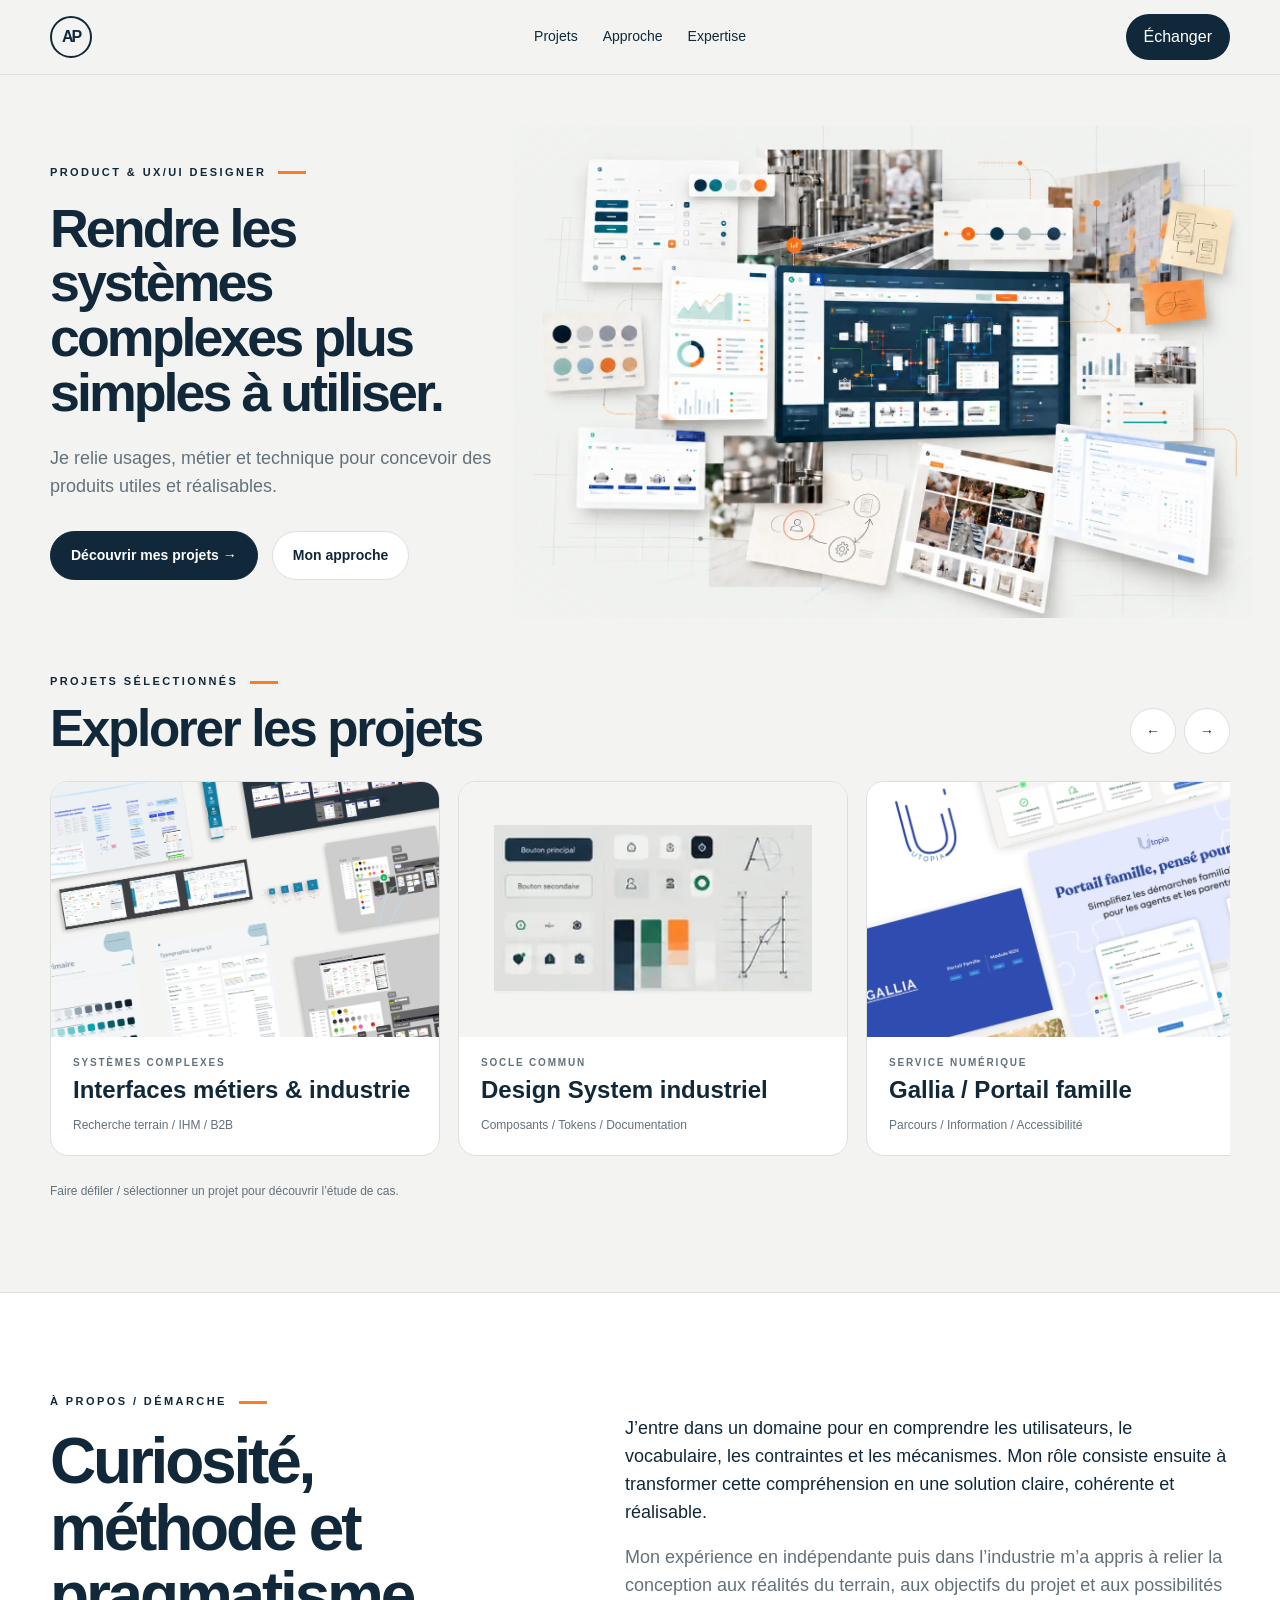
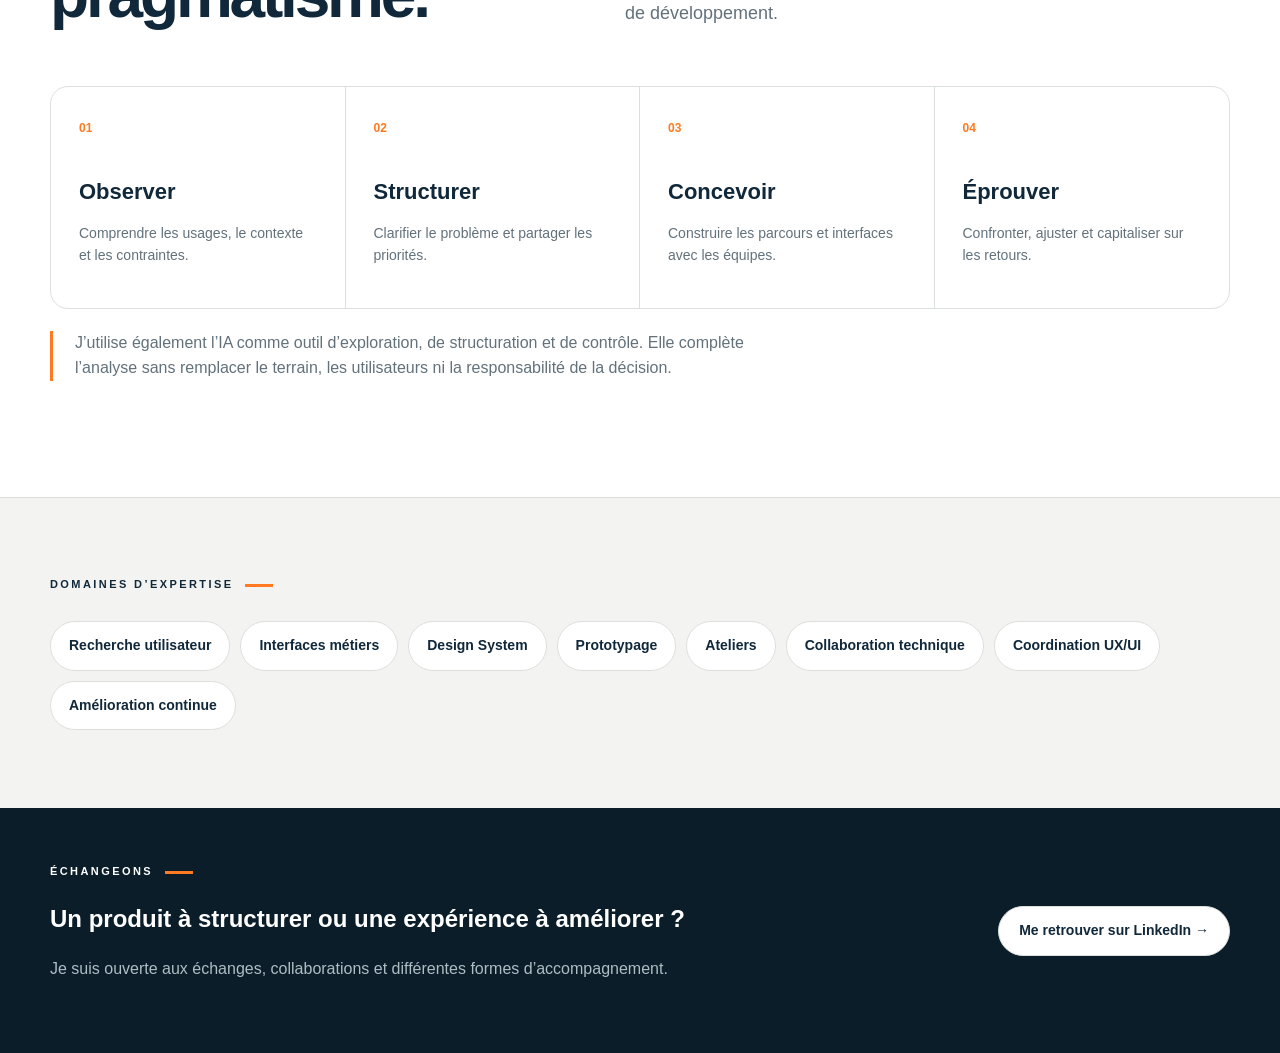
==== commit 87a7dedb: "Corriger les alignements et le bouton LinkedIn" ====
--- a/index.html
+++ b/index.html
@@ -1,5 +1,5 @@
 <!doctype html><html lang="fr"><head><meta charset="utf-8"><meta name="viewport" content="width=device-width,initial-scale=1"><meta name="description" content="Portfolio d’Anne Adjani, Product & UX/UI Designer spécialisée dans les produits métiers complexes, les interfaces industrielles et les services numériques."><title>Anne Adjani / Product & UX/UI Designer</title><link rel="stylesheet" href="assets/styles.css"></head>
-<body class="one-page"><header class="nav"><div class="wrap"><a class="logo" href="#accueil" aria-label="Accueil">AP</a><nav class="links" aria-label="Navigation principale"><a href="#projets">Projets</a><a href="#approche">Approche</a><a href="#expertise">Expertise</a><a class="contact" href="#contact">Échanger</a></nav><button class="mobile-menu" aria-label="Ouvrir le menu">Menu</button></div></header>
+<body class="one-page"><header class="nav"><div class="wrap"><a class="logo" href="#accueil" aria-label="Accueil">AP</a><nav class="links" aria-label="Navigation principale"><a href="#projets">Projets</a><a href="#approche">Approche</a><a href="#expertise">Expertise</a><a class="contact mobile-contact" href="#contact">Échanger</a></nav><a class="contact nav-contact" href="#contact">Échanger</a><button class="mobile-menu" aria-label="Ouvrir le menu">Menu</button></div></header>
 <main>
 <section class="hero hero-wide" id="accueil"><div class="hero-copy"><div class="eyebrow">Product & UX/UI Designer</div><h1>Rendre les systèmes complexes plus simples à utiliser.</h1><p class="lead">Je relie usages, métier et technique pour concevoir des produits utiles et réalisables.</p><div class="actions"><a class="btn primary" href="#projets">Découvrir mes projets →</a><a class="btn" href="#approche">Mon approche</a></div></div><figure class="hero-montage"><img src="assets/hero-montage-v2.webp" width="1536" height="1024" alt="Composition d’interfaces métier, de composants, de schémas et d’un environnement industriel agroalimentaire"></figure></section>
 
--- a/assets/styles.css
+++ b/assets/styles.css
@@ -94,3 +94,20 @@
 .dialog-nav button{padding:13px 19px;border-radius:999px}
 @media(max-width:900px){.approach-intro,.dialog-heading{grid-template-columns:1fr;gap:28px}.process-grid{grid-template-columns:1fr 1fr}.process-grid article:nth-child(2){border-right:0}.dialog-content{padding-top:45px}.dialog-story{grid-template-columns:1fr}.dialog-visual img{max-height:none}}
 @media(max-width:560px){.project-section{padding-top:20px}.rail-heading{align-items:center}.rail-heading h2{font-size:34px}.rail-controls{display:none}.project-card{flex-basis:86vw}.project-card>img{height:220px}.approach-section{padding:70px 0}.approach-intro h2{font-size:43px}.process-grid{grid-template-columns:1fr}.process-grid article{border-right:0;border-bottom:1px solid var(--line);min-height:auto}.dialog-content{width:min(100% - 24px,1180px);padding-top:30px}.dialog-heading h2{font-size:43px}.dialog-facts{grid-template-columns:1fr}.dialog-facts div{border-right:0}.dialog-facts div:nth-last-child(-n+2){border-bottom:1px solid var(--line)}.dialog-facts div:last-child{border-bottom:0}.dialog-story section{padding:25px}.dialog-nav button{font-size:12px;padding:11px 13px}}
+
+/* Alignements de la navigation et de l'introduction */
+@media(min-width:901px){
+  .nav .wrap{display:grid;grid-template-columns:1fr auto 1fr;align-items:center}
+  .nav .links{margin-left:0;align-items:center}
+  .nav .links>a:not(.contact){display:flex;align-items:center;height:42px}
+  .nav-contact{justify-self:end}
+  .mobile-contact{display:none}
+}
+.approach-intro{align-items:end}
+.approach-copy p:last-child{margin-bottom:0}
+.footer .btn{color:var(--ink)}
+@media(max-width:900px){
+  .nav-contact{display:none}
+  .mobile-contact{display:block}
+  .approach-intro{align-items:start}
+}
